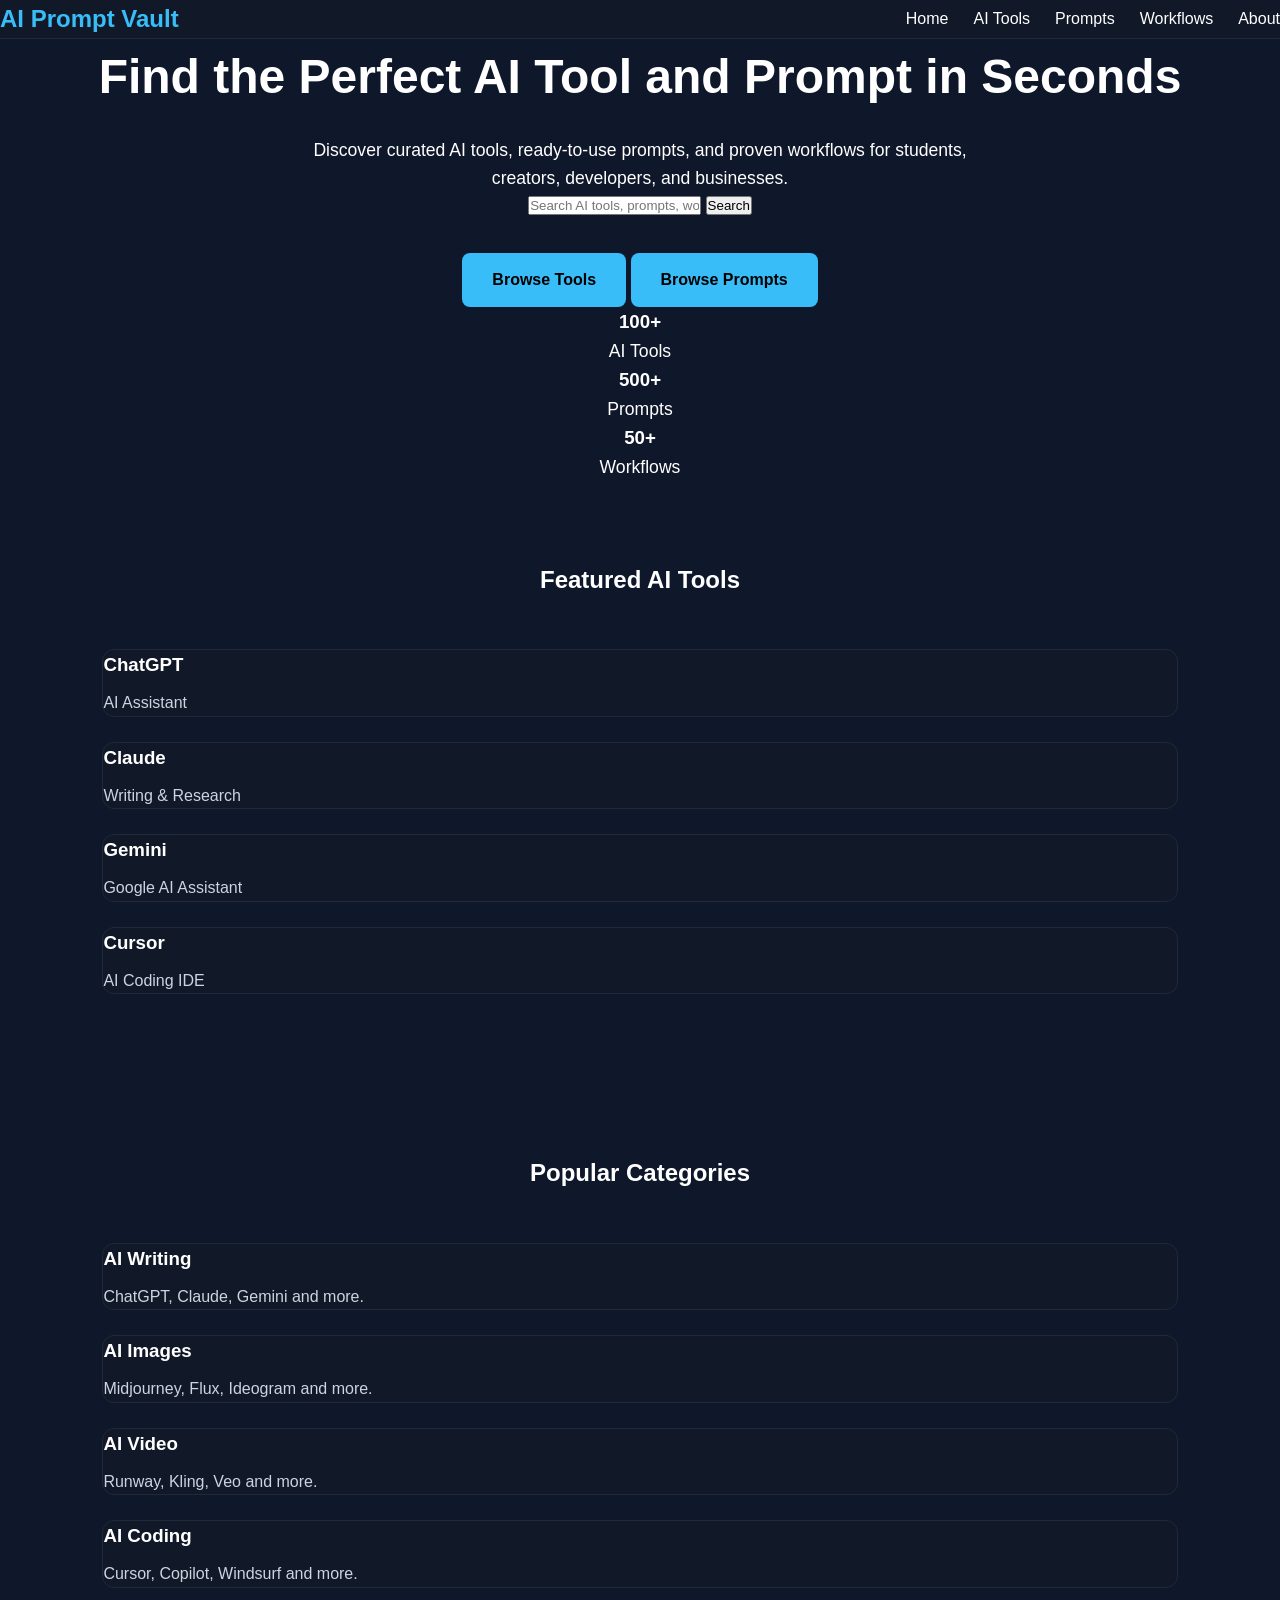
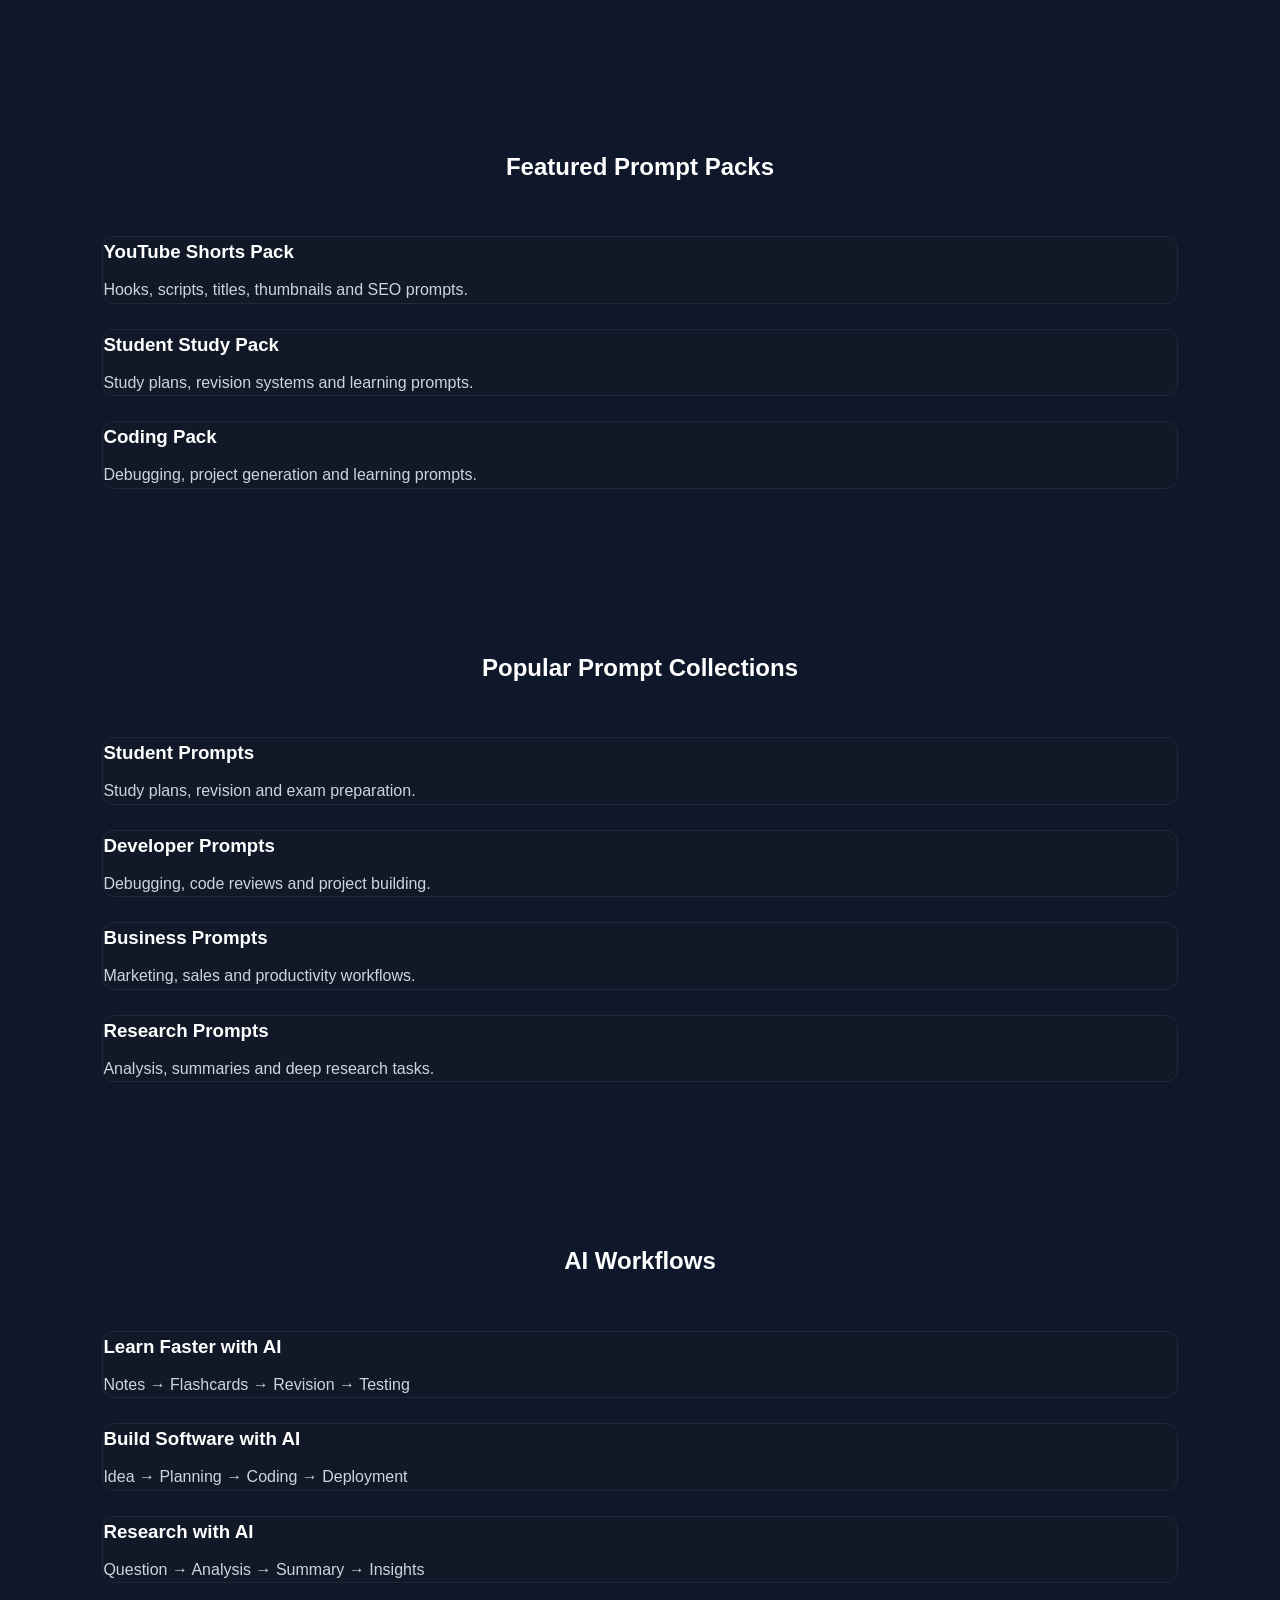
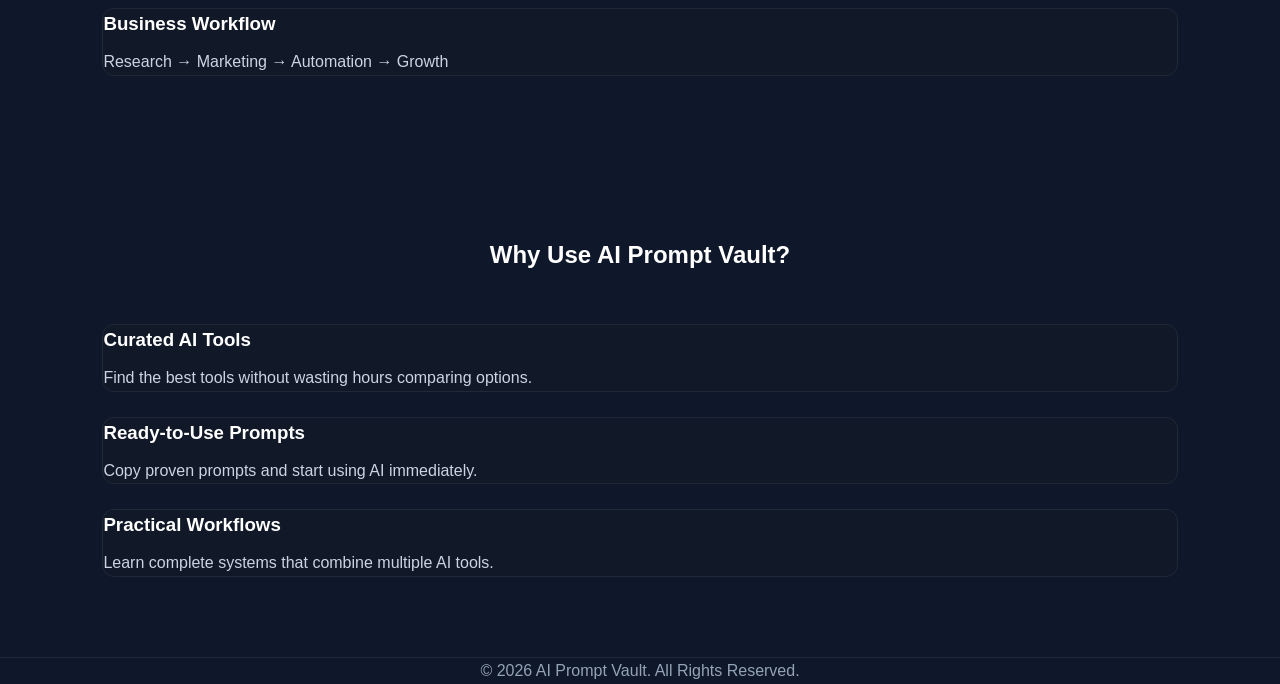
==== index.html @ c3738b49 "Update navigation links in index.html" ====
<!DOCTYPE html>

<html lang="en">

<head>
    <meta charset="UTF-8">
    <meta name="viewport" content="width=device-width, initial-scale=1.0">

<title>AI Prompt Vault | AI Tools & Prompts</title>

<meta name="description"
    content="Discover the best AI tools, AI prompts, workflows, and resources for students, creators, developers, and businesses.">

<link rel="stylesheet" href="css/style.css">

</head>

<body>

<!-- Navigation -->

<nav>
    <div class="logo">
        AI Prompt Vault
    </div>

    <ul>
  <li><a href="#home">Home</a></li>
<li><a href="tools/">AI Tools</a></li>
<li><a href="prompts/">Prompts</a></li>
<li><a href="workflows/">Workflows</a></li>
        <li><a href="about.html">About</a></li>
    </ul>
</nav>

<!-- Hero Section -->

<header id="home" class="hero">

    <h1>
Find the Perfect AI Tool and Prompt in Seconds
    </h1>

 <p>
Discover curated AI tools, ready-to-use prompts,
and proven workflows for students, creators,
developers, and businesses.
</p>

    <div class="search-box">

<input
type="text"
placeholder="Search AI tools, prompts, workflows..."
>

<button>
Search
</button>

</div>

    <div class="hero-buttons">
        <a href="#" class="btn">Browse Tools</a>
        <a href="#" class="btn">Browse Prompts</a>
    </div>

    <div class="stats">

<div>
<h3>100+</h3>
<p>AI Tools</p>
</div>

<div>
<h3>500+</h3>
<p>Prompts</p>
</div>

<div>
<h3>50+</h3>
<p>Workflows</p>
</div>

</div>

</header>

    <section id="tools">

<h2>Featured AI Tools</h2>

<div class="card-container">

<div class="card">
<h3>ChatGPT</h3>
<p>AI Assistant</p>
</div>

<div class="card">
<h3>Claude</h3>
<p>Writing & Research</p>
</div>

<div class="card">
<h3>Gemini</h3>
<p>Google AI Assistant</p>
</div>

<div class="card">
<h3>Cursor</h3>
<p>AI Coding IDE</p>
</div>

</div>

</section>

<!-- Categories -->

<section class="categories">

    <h2>Popular Categories</h2>

    <div class="card-container">

        <div class="card">
            <h3>AI Writing</h3>
            <p>ChatGPT, Claude, Gemini and more.</p>
        </div>

        <div class="card">
            <h3>AI Images</h3>
            <p>Midjourney, Flux, Ideogram and more.</p>
        </div>

        <div class="card">
            <h3>AI Video</h3>
            <p>Runway, Kling, Veo and more.</p>
        </div>

        <div class="card">
            <h3>AI Coding</h3>
            <p>Cursor, Copilot, Windsurf and more.</p>
        </div>

    </div>

</section>

<!-- Featured Prompt Packs -->

<section class="featured">

    <h2>Featured Prompt Packs</h2>

    <div class="card-container">

        <div class="card">
            <h3>YouTube Shorts Pack</h3>
            <p>Hooks, scripts, titles, thumbnails and SEO prompts.</p>
        </div>

        <div class="card">
            <h3>Student Study Pack</h3>
            <p>Study plans, revision systems and learning prompts.</p>
        </div>

        <div class="card">
            <h3>Coding Pack</h3>
            <p>Debugging, project generation and learning prompts.</p>
        </div>

    </div>

</section>

  <section id="prompts">

<h2>Popular Prompt Collections</h2>

<div class="card-container">

<div class="card">
<h3>Student Prompts</h3>
<p>Study plans, revision and exam preparation.</p>
</div>

<div class="card">
<h3>Developer Prompts</h3>
<p>Debugging, code reviews and project building.</p>
</div>

<div class="card">
<h3>Business Prompts</h3>
<p>Marketing, sales and productivity workflows.</p>
</div>

<div class="card">
<h3>Research Prompts</h3>
<p>Analysis, summaries and deep research tasks.</p>
</div>

</div>

</section>

    <section id="workflows">

<h2>AI Workflows</h2>

<div class="card-container">

<div class="card">
<h3>Learn Faster with AI</h3>
<p>Notes → Flashcards → Revision → Testing</p>
</div>

<div class="card">
<h3>Build Software with AI</h3>
<p>Idea → Planning → Coding → Deployment</p>
</div>

<div class="card">
<h3>Research with AI</h3>
<p>Question → Analysis → Summary → Insights</p>
</div>

<div class="card">
<h3>Business Workflow</h3>
<p>Research → Marketing → Automation → Growth</p>
</div>

</div>

</section>

    <section>

<h2>Why Use AI Prompt Vault?</h2>

<div class="card-container">

<div class="card">
<h3>Curated AI Tools</h3>
<p>Find the best tools without wasting hours comparing options.</p>
</div>

<div class="card">
<h3>Ready-to-Use Prompts</h3>
<p>Copy proven prompts and start using AI immediately.</p>
</div>

<div class="card">
<h3>Practical Workflows</h3>
<p>Learn complete systems that combine multiple AI tools.</p>
</div>

</div>

</section>

<!-- Footer -->

<footer>

    <p>
        © 2026 AI Prompt Vault. All Rights Reserved.
    </p>

</footer>

<script src="js/script.js"></script>

</body>

</html>
---- css/style.css ----
/* Reset */

* {
  margin: 0;
  padding: 0;
  box-sizing: border-box;
  }

/* Body */

body {
font-family: Arial, sans-serif;
background-color: #0f172a;
color: white;
line-height: 1.6;
}

/* Navigation */

nav {
display: flex;
justify-content: space-between;
align-items: center;

```
padding: 20px 8%;

background-color: #111827;

border-bottom: 1px solid #1f2937;
```

}

.logo {
font-size: 1.5rem;
font-weight: bold;
color: #38bdf8;
}

nav ul {
display: flex;
list-style: none;
gap: 25px;
}

nav a {
text-decoration: none;
color: white;
transition: 0.3s;
}

nav a:hover {
color: #38bdf8;
}

/* Hero */

.hero {
text-align: center;

```
padding: 120px 10%;
```

}

.hero h1 {
font-size: 3rem;
margin-bottom: 20px;
}

.hero p {
max-width: 700px;
margin: auto;

```
color: #cbd5e1;
font-size: 1.1rem;
```

}

.hero-buttons {
margin-top: 35px;
}

/* Buttons */

.btn {
display: inline-block;

```
margin: 10px;
padding: 14px 30px;

text-decoration: none;

background: #38bdf8;
color: black;

border-radius: 8px;

font-weight: bold;

transition: 0.3s;
```

}

.btn:hover {
transform: translateY(-3px);
}

/* Sections */

section {
padding: 80px 8%;
}

section h2 {
text-align: center;
margin-bottom: 50px;

```
font-size: 2rem;
```

}

/* Cards */

.card-container {
display: grid;

```
grid-template-columns: repeat(auto-fit, minmax(250px, 1fr));

gap: 25px;
```

}

.card {
background: #111827;

```
padding: 25px;

border-radius: 12px;

border: 1px solid #1f2937;

transition: 0.3s;
```

}

.card:hover {
transform: translateY(-5px);
}

.card h3 {
margin-bottom: 10px;

```
color: #38bdf8;
```

}

.card p {
color: #cbd5e1;
}

/* Footer */

footer {
text-align: center;

```
padding: 40px;

border-top: 1px solid #1f2937;

color: #94a3b8;
```

}

/* Mobile */

@media (max-width: 768px) {

```
nav {
    flex-direction: column;
    gap: 15px;
}

nav ul {
    flex-wrap: wrap;
    justify-content: center;
}

.hero h1 {
    font-size: 2rem;
}
```

}
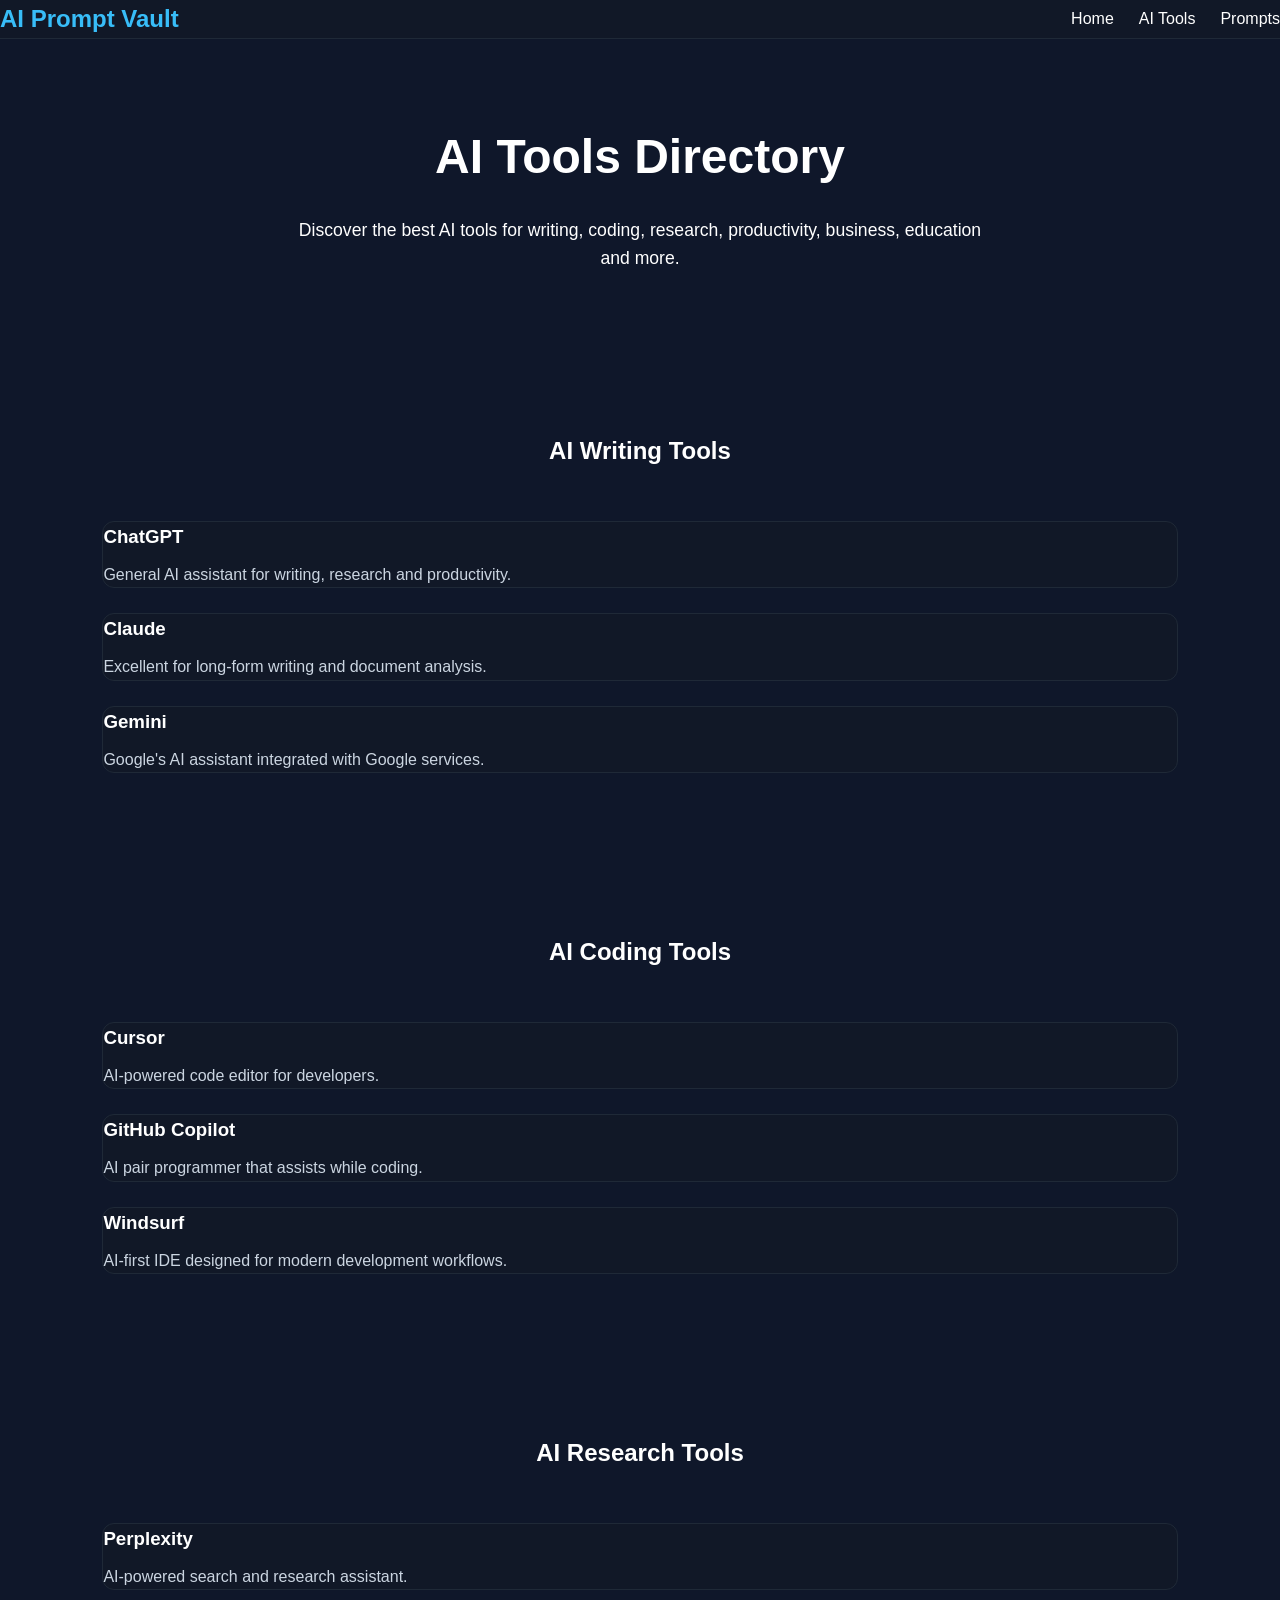
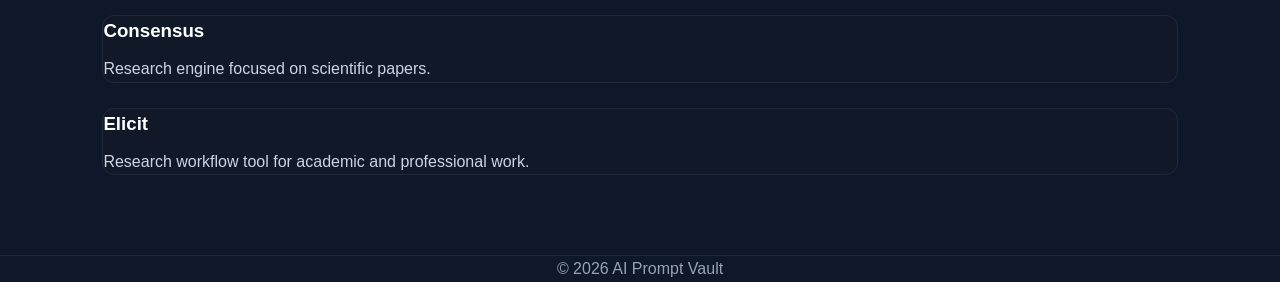
==== commit 862fcc3c: "Revise index.html for AI Tools Directory Updated the title and meta description, modified navigation" ====
--- a/index.html
+++ b/index.html
@@ -1,276 +1,127 @@
 <!DOCTYPE html>
-
 <html lang="en">
 
 <head>
+
     <meta charset="UTF-8">
     <meta name="viewport" content="width=device-width, initial-scale=1.0">
 
-<title>AI Prompt Vault | AI Tools & Prompts</title>
+    <title>AI Tools Directory</title>
 
-<meta name="description"
-    content="Discover the best AI tools, AI prompts, workflows, and resources for students, creators, developers, and businesses.">
-
-<link rel="stylesheet" href="css/style.css">
+    <link rel="stylesheet" href="../css/style.css">
 
 </head>
 
 <body>
 
-<!-- Navigation -->
+    <nav>
 
-<nav>
-    <div class="logo">
-        AI Prompt Vault
-    </div>
-
-    <ul>
-  <li><a href="#home">Home</a></li>
-<li><a href="tools/">AI Tools</a></li>
-<li><a href="prompts/">Prompts</a></li>
-<li><a href="workflows/">Workflows</a></li>
-        <li><a href="about.html">About</a></li>
-    </ul>
-</nav>
-
-<!-- Hero Section -->
-
-<header id="home" class="hero">
-
-    <h1>
-Find the Perfect AI Tool and Prompt in Seconds
-    </h1>
-
- <p>
-Discover curated AI tools, ready-to-use prompts,
-and proven workflows for students, creators,
-developers, and businesses.
-</p>
-
-    <div class="search-box">
-
-<input
-type="text"
-placeholder="Search AI tools, prompts, workflows..."
->
-
-<button>
-Search
-</button>
-
-</div>
-
-    <div class="hero-buttons">
-        <a href="#" class="btn">Browse Tools</a>
-        <a href="#" class="btn">Browse Prompts</a>
-    </div>
-
-    <div class="stats">
-
-<div>
-<h3>100+</h3>
-<p>AI Tools</p>
-</div>
-
-<div>
-<h3>500+</h3>
-<p>Prompts</p>
-</div>
-
-<div>
-<h3>50+</h3>
-<p>Workflows</p>
-</div>
-
-</div>
-
-</header>
-
-    <section id="tools">
-
-<h2>Featured AI Tools</h2>
-
-<div class="card-container">
-
-<div class="card">
-<h3>ChatGPT</h3>
-<p>AI Assistant</p>
-</div>
-
-<div class="card">
-<h3>Claude</h3>
-<p>Writing & Research</p>
-</div>
-
-<div class="card">
-<h3>Gemini</h3>
-<p>Google AI Assistant</p>
-</div>
-
-<div class="card">
-<h3>Cursor</h3>
-<p>AI Coding IDE</p>
-</div>
-
-</div>
-
-</section>
-
-<!-- Categories -->
-
-<section class="categories">
-
-    <h2>Popular Categories</h2>
-
-    <div class="card-container">
-
-        <div class="card">
-            <h3>AI Writing</h3>
-            <p>ChatGPT, Claude, Gemini and more.</p>
+        <div class="logo">
+            AI Prompt Vault
         </div>
 
-        <div class="card">
-            <h3>AI Images</h3>
-            <p>Midjourney, Flux, Ideogram and more.</p>
-        </div>
+        <ul>
+            <li><a href="../index.html">Home</a></li>
+            <li><a href="../tools/">AI Tools</a></li>
+            <li><a href="../prompts/">Prompts</a></li>
+        </ul>
 
-        <div class="card">
-            <h3>AI Video</h3>
-            <p>Runway, Kling, Veo and more.</p>
-        </div>
+    </nav>
 
-        <div class="card">
-            <h3>AI Coding</h3>
-            <p>Cursor, Copilot, Windsurf and more.</p>
-        </div>
+    <section class="hero">
 
-    </div>
+        <h1>AI Tools Directory</h1>
 
-</section>
+        <p>
+            Discover the best AI tools for writing,
+            coding, research, productivity,
+            business, education and more.
+        </p>
 
-<!-- Featured Prompt Packs -->
-
-<section class="featured">
-
-    <h2>Featured Prompt Packs</h2>
-
-    <div class="card-container">
-
-        <div class="card">
-            <h3>YouTube Shorts Pack</h3>
-            <p>Hooks, scripts, titles, thumbnails and SEO prompts.</p>
-        </div>
-
-        <div class="card">
-            <h3>Student Study Pack</h3>
-            <p>Study plans, revision systems and learning prompts.</p>
-        </div>
-
-        <div class="card">
-            <h3>Coding Pack</h3>
-            <p>Debugging, project generation and learning prompts.</p>
-        </div>
-
-    </div>
-
-</section>
-
-  <section id="prompts">
-
-<h2>Popular Prompt Collections</h2>
-
-<div class="card-container">
-
-<div class="card">
-<h3>Student Prompts</h3>
-<p>Study plans, revision and exam preparation.</p>
-</div>
-
-<div class="card">
-<h3>Developer Prompts</h3>
-<p>Debugging, code reviews and project building.</p>
-</div>
-
-<div class="card">
-<h3>Business Prompts</h3>
-<p>Marketing, sales and productivity workflows.</p>
-</div>
-
-<div class="card">
-<h3>Research Prompts</h3>
-<p>Analysis, summaries and deep research tasks.</p>
-</div>
-
-</div>
-
-</section>
-
-    <section id="workflows">
-
-<h2>AI Workflows</h2>
-
-<div class="card-container">
-
-<div class="card">
-<h3>Learn Faster with AI</h3>
-<p>Notes → Flashcards → Revision → Testing</p>
-</div>
-
-<div class="card">
-<h3>Build Software with AI</h3>
-<p>Idea → Planning → Coding → Deployment</p>
-</div>
-
-<div class="card">
-<h3>Research with AI</h3>
-<p>Question → Analysis → Summary → Insights</p>
-</div>
-
-<div class="card">
-<h3>Business Workflow</h3>
-<p>Research → Marketing → Automation → Growth</p>
-</div>
-
-</div>
-
-</section>
+    </section>
 
     <section>
 
-<h2>Why Use AI Prompt Vault?</h2>
+        <h2>AI Writing Tools</h2>
 
-<div class="card-container">
+        <div class="card-container">
 
-<div class="card">
-<h3>Curated AI Tools</h3>
-<p>Find the best tools without wasting hours comparing options.</p>
-</div>
+            <div class="card">
+                <h3>ChatGPT</h3>
+                <p>General AI assistant for writing, research and productivity.</p>
+            </div>
 
-<div class="card">
-<h3>Ready-to-Use Prompts</h3>
-<p>Copy proven prompts and start using AI immediately.</p>
-</div>
+            <div class="card">
+                <h3>Claude</h3>
+                <p>Excellent for long-form writing and document analysis.</p>
+            </div>
 
-<div class="card">
-<h3>Practical Workflows</h3>
-<p>Learn complete systems that combine multiple AI tools.</p>
-</div>
+            <div class="card">
+                <h3>Gemini</h3>
+                <p>Google's AI assistant integrated with Google services.</p>
+            </div>
 
-</div>
+        </div>
 
-</section>
+    </section>
 
-<!-- Footer -->
+    <section>
 
-<footer>
+        <h2>AI Coding Tools</h2>
 
-    <p>
-        © 2026 AI Prompt Vault. All Rights Reserved.
-    </p>
+        <div class="card-container">
 
-</footer>
+            <div class="card">
+                <h3>Cursor</h3>
+                <p>AI-powered code editor for developers.</p>
+            </div>
 
-<script src="js/script.js"></script>
+            <div class="card">
+                <h3>GitHub Copilot</h3>
+                <p>AI pair programmer that assists while coding.</p>
+            </div>
+
+            <div class="card">
+                <h3>Windsurf</h3>
+                <p>AI-first IDE designed for modern development workflows.</p>
+            </div>
+
+        </div>
+
+    </section>
+
+    <section>
+
+        <h2>AI Research Tools</h2>
+
+        <div class="card-container">
+
+            <div class="card">
+                <h3>Perplexity</h3>
+                <p>AI-powered search and research assistant.</p>
+            </div>
+
+            <div class="card">
+                <h3>Consensus</h3>
+                <p>Research engine focused on scientific papers.</p>
+            </div>
+
+            <div class="card">
+                <h3>Elicit</h3>
+                <p>Research workflow tool for academic and professional work.</p>
+            </div>
+
+        </div>
+
+    </section>
+
+    <footer>
+
+        <p>
+            © 2026 AI Prompt Vault
+        </p>
+
+    </footer>
 
 </body>
 
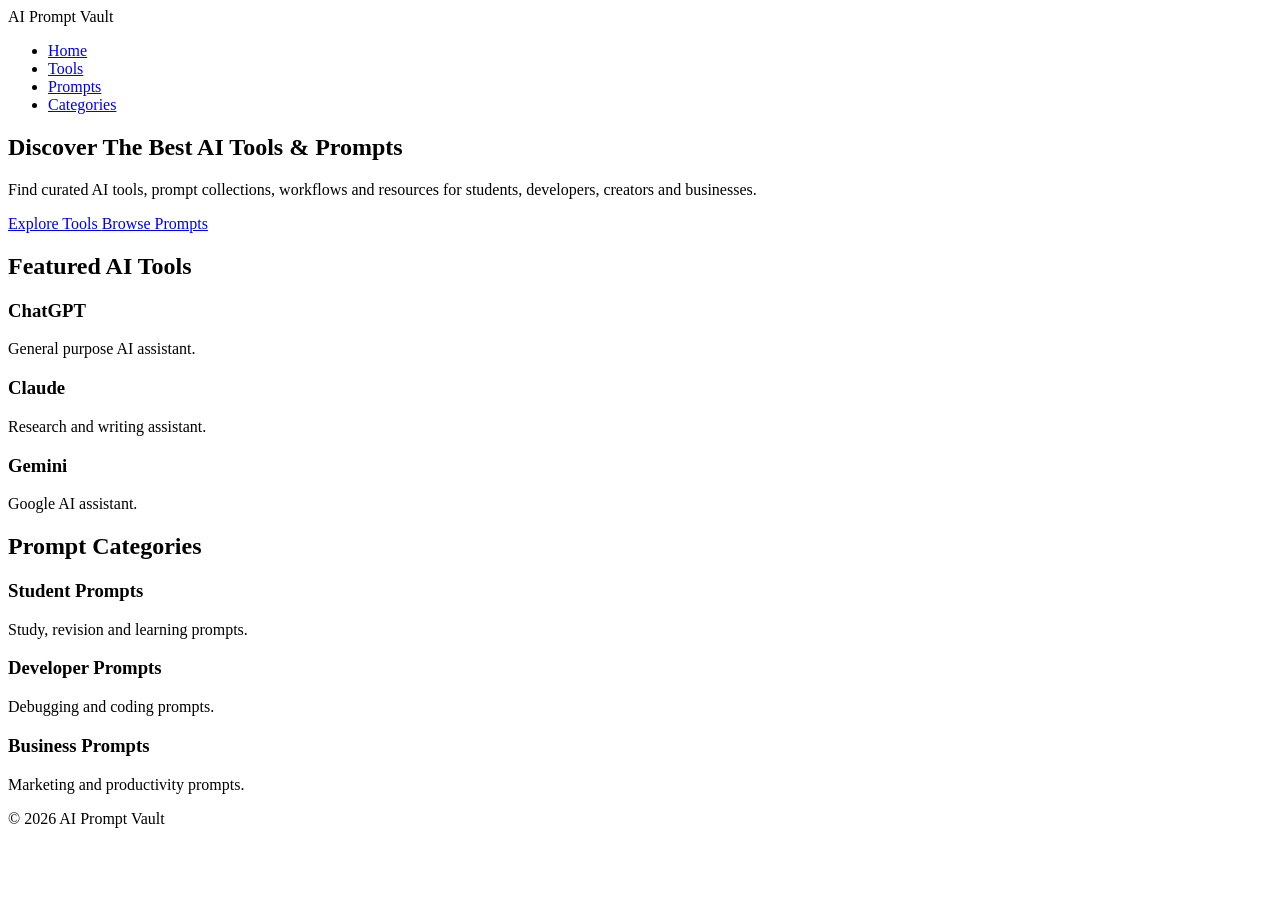
==== commit c9737d1b: "Add initial index.html for AI Prompt Vault Initial HTML structure for AI Prompt Vault website, inclu" ====
--- a/index.html
+++ b/index.html
@@ -2,17 +2,20 @@
 <html lang="en">
 
 <head>
-
     <meta charset="UTF-8">
     <meta name="viewport" content="width=device-width, initial-scale=1.0">
 
-    <title>AI Tools Directory</title>
+    <title>AI Prompt Vault</title>
 
-    <link rel="stylesheet" href="../css/style.css">
+    <meta name="description"
+        content="Discover the best AI tools, prompts, workflows and resources in one place.">
 
+    <link rel="stylesheet" href="css/style.css">
 </head>
 
 <body>
+
+    <!-- Navigation -->
 
     <nav>
 
@@ -21,99 +24,97 @@
         </div>
 
         <ul>
-            <li><a href="../index.html">Home</a></li>
-            <li><a href="../tools/">AI Tools</a></li>
-            <li><a href="../prompts/">Prompts</a></li>
+            <li><a href="#">Home</a></li>
+            <li><a href="#">Tools</a></li>
+            <li><a href="#">Prompts</a></li>
+            <li><a href="#">Categories</a></li>
         </ul>
 
     </nav>
 
+    <!-- Hero Section -->
+
     <section class="hero">
 
-        <h1>AI Tools Directory</h1>
+        <h1>
+            Discover The Best AI Tools & Prompts
+        </h1>
 
         <p>
-            Discover the best AI tools for writing,
-            coding, research, productivity,
-            business, education and more.
+            Find curated AI tools, prompt collections,
+            workflows and resources for students,
+            developers, creators and businesses.
         </p>
+
+        <div class="hero-buttons">
+
+            <a href="#" class="btn">
+                Explore Tools
+            </a>
+
+            <a href="#" class="btn">
+                Browse Prompts
+            </a>
+
+        </div>
 
     </section>
 
+    <!-- Featured Tools -->
+
     <section>
 
-        <h2>AI Writing Tools</h2>
+        <h2>Featured AI Tools</h2>
 
         <div class="card-container">
 
             <div class="card">
                 <h3>ChatGPT</h3>
-                <p>General AI assistant for writing, research and productivity.</p>
+                <p>General purpose AI assistant.</p>
             </div>
 
             <div class="card">
                 <h3>Claude</h3>
-                <p>Excellent for long-form writing and document analysis.</p>
+                <p>Research and writing assistant.</p>
             </div>
 
             <div class="card">
                 <h3>Gemini</h3>
-                <p>Google's AI assistant integrated with Google services.</p>
+                <p>Google AI assistant.</p>
             </div>
 
         </div>
 
     </section>
 
+    <!-- Prompt Categories -->
+
     <section>
 
-        <h2>AI Coding Tools</h2>
+        <h2>Prompt Categories</h2>
 
         <div class="card-container">
 
             <div class="card">
-                <h3>Cursor</h3>
-                <p>AI-powered code editor for developers.</p>
+                <h3>Student Prompts</h3>
+                <p>Study, revision and learning prompts.</p>
             </div>
 
             <div class="card">
-                <h3>GitHub Copilot</h3>
-                <p>AI pair programmer that assists while coding.</p>
+                <h3>Developer Prompts</h3>
+                <p>Debugging and coding prompts.</p>
             </div>
 
             <div class="card">
-                <h3>Windsurf</h3>
-                <p>AI-first IDE designed for modern development workflows.</p>
+                <h3>Business Prompts</h3>
+                <p>Marketing and productivity prompts.</p>
             </div>
 
         </div>
 
     </section>
 
-    <section>
-
-        <h2>AI Research Tools</h2>
-
-        <div class="card-container">
-
-            <div class="card">
-                <h3>Perplexity</h3>
-                <p>AI-powered search and research assistant.</p>
-            </div>
-
-            <div class="card">
-                <h3>Consensus</h3>
-                <p>Research engine focused on scientific papers.</p>
-            </div>
-
-            <div class="card">
-                <h3>Elicit</h3>
-                <p>Research workflow tool for academic and professional work.</p>
-            </div>
-
-        </div>
-
-    </section>
+    <!-- Footer -->
 
     <footer>
 
@@ -123,6 +124,8 @@
 
     </footer>
 
+    <script src="js/script.js"></script>
+
 </body>
 
 </html>
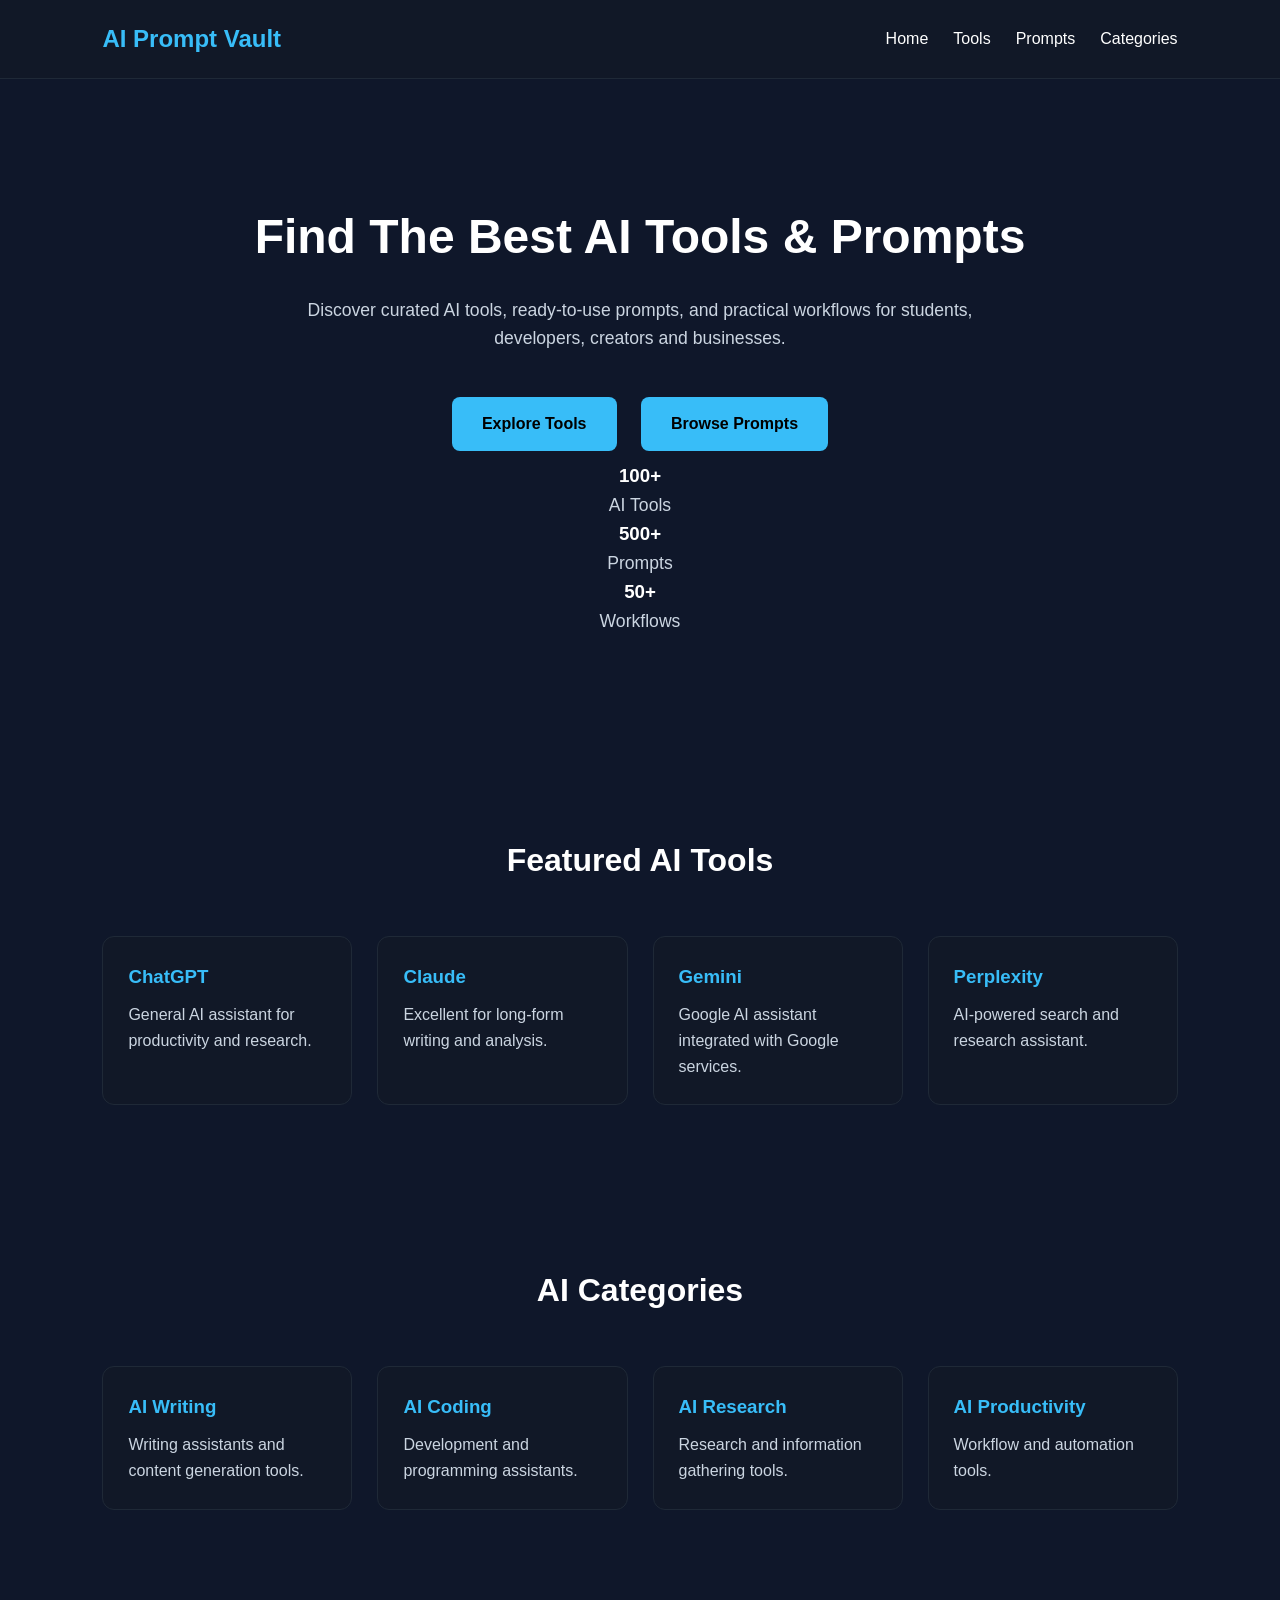
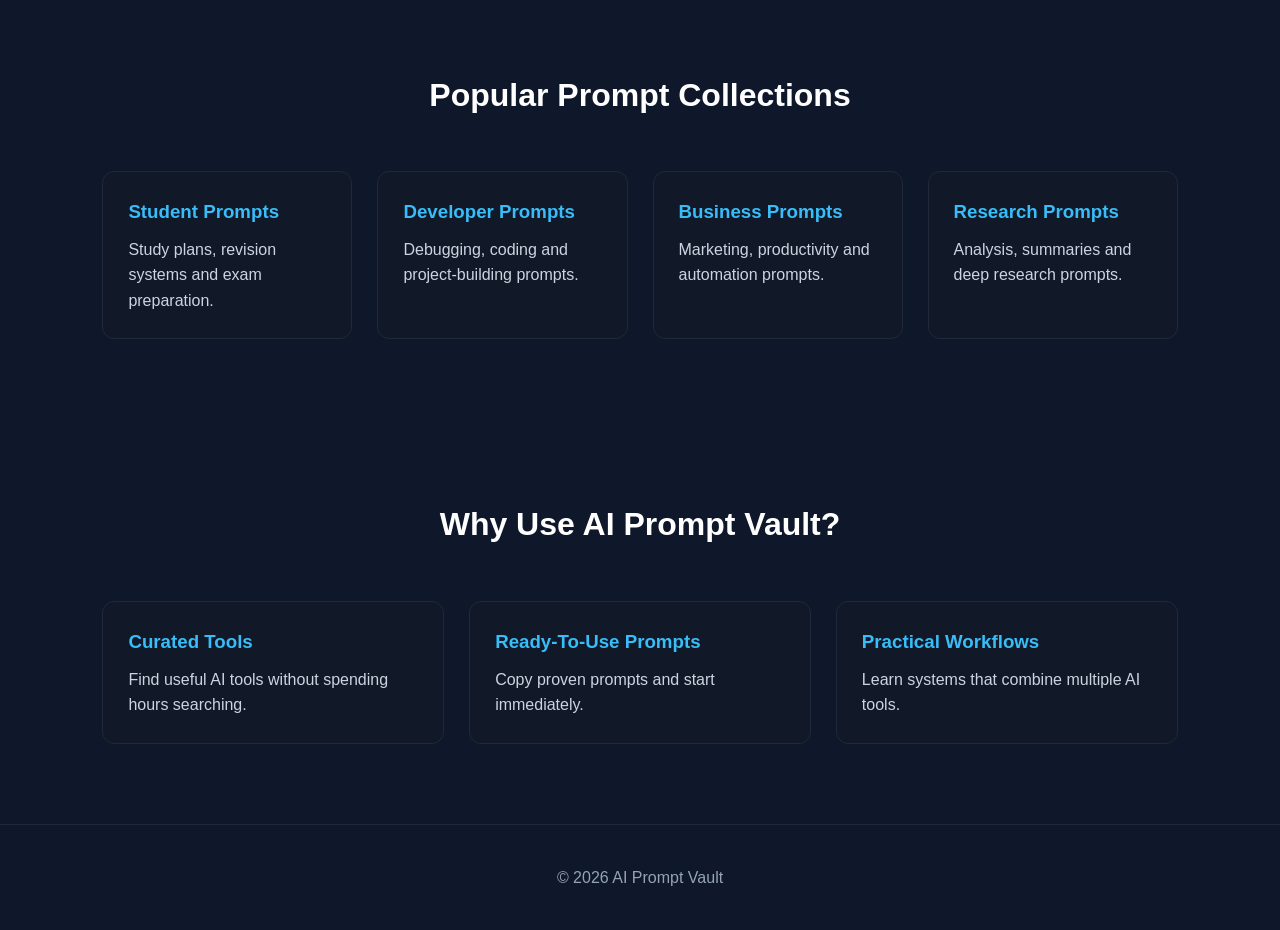
==== commit 152b9ea7: "Enhance index.html with updated content and structure Updated the title and description for better c" ====
--- a/index.html
+++ b/index.html
@@ -5,10 +5,10 @@
     <meta charset="UTF-8">
     <meta name="viewport" content="width=device-width, initial-scale=1.0">
 
-    <title>AI Prompt Vault</title>
+    <title>AI Prompt Vault | AI Tools & Prompts</title>
 
     <meta name="description"
-        content="Discover the best AI tools, prompts, workflows and resources in one place.">
+        content="Discover the best AI tools, prompt collections, workflows and resources in one place.">
 
     <link rel="stylesheet" href="css/style.css">
 </head>
@@ -32,18 +32,18 @@
 
     </nav>
 
-    <!-- Hero Section -->
+    <!-- Hero -->
 
     <section class="hero">
 
         <h1>
-            Discover The Best AI Tools & Prompts
+            Find The Best AI Tools & Prompts
         </h1>
 
         <p>
-            Find curated AI tools, prompt collections,
-            workflows and resources for students,
-            developers, creators and businesses.
+            Discover curated AI tools, ready-to-use prompts,
+            and practical workflows for students, developers,
+            creators and businesses.
         </p>
 
         <div class="hero-buttons">
@@ -58,6 +58,25 @@
 
         </div>
 
+        <div class="stats">
+
+            <div>
+                <h3>100+</h3>
+                <p>AI Tools</p>
+            </div>
+
+            <div>
+                <h3>500+</h3>
+                <p>Prompts</p>
+            </div>
+
+            <div>
+                <h3>50+</h3>
+                <p>Workflows</p>
+            </div>
+
+        </div>
+
     </section>
 
     <!-- Featured Tools -->
@@ -70,44 +89,113 @@
 
             <div class="card">
                 <h3>ChatGPT</h3>
-                <p>General purpose AI assistant.</p>
+                <p>General AI assistant for productivity and research.</p>
             </div>
 
             <div class="card">
                 <h3>Claude</h3>
-                <p>Research and writing assistant.</p>
+                <p>Excellent for long-form writing and analysis.</p>
             </div>
 
             <div class="card">
                 <h3>Gemini</h3>
-                <p>Google AI assistant.</p>
-            </div>
-
-        </div>
-
-    </section>
-
-    <!-- Prompt Categories -->
-
-    <section>
-
-        <h2>Prompt Categories</h2>
+                <p>Google AI assistant integrated with Google services.</p>
+            </div>
+
+            <div class="card">
+                <h3>Perplexity</h3>
+                <p>AI-powered search and research assistant.</p>
+            </div>
+
+        </div>
+
+    </section>
+
+    <!-- Categories -->
+
+    <section>
+
+        <h2>AI Categories</h2>
+
+        <div class="card-container">
+
+            <div class="card">
+                <h3>AI Writing</h3>
+                <p>Writing assistants and content generation tools.</p>
+            </div>
+
+            <div class="card">
+                <h3>AI Coding</h3>
+                <p>Development and programming assistants.</p>
+            </div>
+
+            <div class="card">
+                <h3>AI Research</h3>
+                <p>Research and information gathering tools.</p>
+            </div>
+
+            <div class="card">
+                <h3>AI Productivity</h3>
+                <p>Workflow and automation tools.</p>
+            </div>
+
+        </div>
+
+    </section>
+
+    <!-- Prompt Collections -->
+
+    <section>
+
+        <h2>Popular Prompt Collections</h2>
 
         <div class="card-container">
 
             <div class="card">
                 <h3>Student Prompts</h3>
-                <p>Study, revision and learning prompts.</p>
+                <p>Study plans, revision systems and exam preparation.</p>
             </div>
 
             <div class="card">
                 <h3>Developer Prompts</h3>
-                <p>Debugging and coding prompts.</p>
+                <p>Debugging, coding and project-building prompts.</p>
             </div>
 
             <div class="card">
                 <h3>Business Prompts</h3>
-                <p>Marketing and productivity prompts.</p>
+                <p>Marketing, productivity and automation prompts.</p>
+            </div>
+
+            <div class="card">
+                <h3>Research Prompts</h3>
+                <p>Analysis, summaries and deep research prompts.</p>
+            </div>
+
+        </div>
+
+    </section>
+
+    <!-- Why Use -->
+
+    <section>
+
+        <h2>Why Use AI Prompt Vault?</h2>
+
+        <div class="card-container">
+
+            <div class="card">
+                <h3>Curated Tools</h3>
+                <p>Find useful AI tools without spending hours searching.</p>
+            </div>
+
+            <div class="card">
+                <h3>Ready-To-Use Prompts</h3>
+                <p>Copy proven prompts and start immediately.</p>
+            </div>
+
+            <div class="card">
+                <h3>Practical Workflows</h3>
+                <p>Learn systems that combine multiple AI tools.</p>
             </div>
 
         </div>
--- a/css/style.css
+++ b/css/style.css
@@ -0,0 +1,178 @@
+/* Reset */
+
+* {
+    margin: 0;
+    padding: 0;
+    box-sizing: border-box;
+}
+
+/* Body */
+
+body {
+    font-family: Arial, Helvetica, sans-serif;
+    background: #0f172a;
+    color: white;
+    line-height: 1.6;
+}
+
+/* Navigation */
+
+nav {
+    display: flex;
+    justify-content: space-between;
+    align-items: center;
+
+    padding: 20px 8%;
+
+    background: #111827;
+
+    border-bottom: 1px solid #1f2937;
+}
+
+.logo {
+    font-size: 1.5rem;
+    font-weight: bold;
+    color: #38bdf8;
+}
+
+nav ul {
+    display: flex;
+    list-style: none;
+    gap: 25px;
+}
+
+nav a {
+    color: white;
+    text-decoration: none;
+    transition: 0.3s;
+}
+
+nav a:hover {
+    color: #38bdf8;
+}
+
+/* Hero */
+
+.hero {
+    text-align: center;
+    padding: 120px 10%;
+}
+
+.hero h1 {
+    font-size: 3rem;
+    margin-bottom: 20px;
+}
+
+.hero p {
+    max-width: 700px;
+    margin: auto;
+    color: #cbd5e1;
+    font-size: 1.1rem;
+}
+
+/* Buttons */
+
+.hero-buttons {
+    margin-top: 35px;
+}
+
+.btn {
+    display: inline-block;
+
+    margin: 10px;
+    padding: 14px 30px;
+
+    background: #38bdf8;
+    color: #000;
+
+    text-decoration: none;
+
+    border-radius: 8px;
+
+    font-weight: bold;
+
+    transition: 0.3s;
+}
+
+.btn:hover {
+    transform: translateY(-3px);
+}
+
+/* Sections */
+
+section {
+    padding: 80px 8%;
+}
+
+section h2 {
+    text-align: center;
+    margin-bottom: 50px;
+    font-size: 2rem;
+}
+
+/* Cards */
+
+.card-container {
+    display: grid;
+
+    grid-template-columns: repeat(auto-fit, minmax(250px, 1fr));
+
+    gap: 25px;
+}
+
+.card {
+    background: #111827;
+
+    padding: 25px;
+
+    border-radius: 12px;
+
+    border: 1px solid #1f2937;
+
+    transition: 0.3s;
+}
+
+.card:hover {
+    transform: translateY(-5px);
+}
+
+.card h3 {
+    margin-bottom: 10px;
+    color: #38bdf8;
+}
+
+.card p {
+    color: #cbd5e1;
+}
+
+/* Footer */
+
+footer {
+    text-align: center;
+
+    padding: 40px;
+
+    border-top: 1px solid #1f2937;
+
+    color: #94a3b8;
+}
+
+/* Mobile */
+
+@media (max-width: 768px) {
+
+    nav {
+        flex-direction: column;
+        gap: 15px;
+    }
+
+    nav ul {
+        flex-wrap: wrap;
+        justify-content: center;
+    }
+
+    .hero h1 {
+        font-size: 2rem;
+    }
+
+}
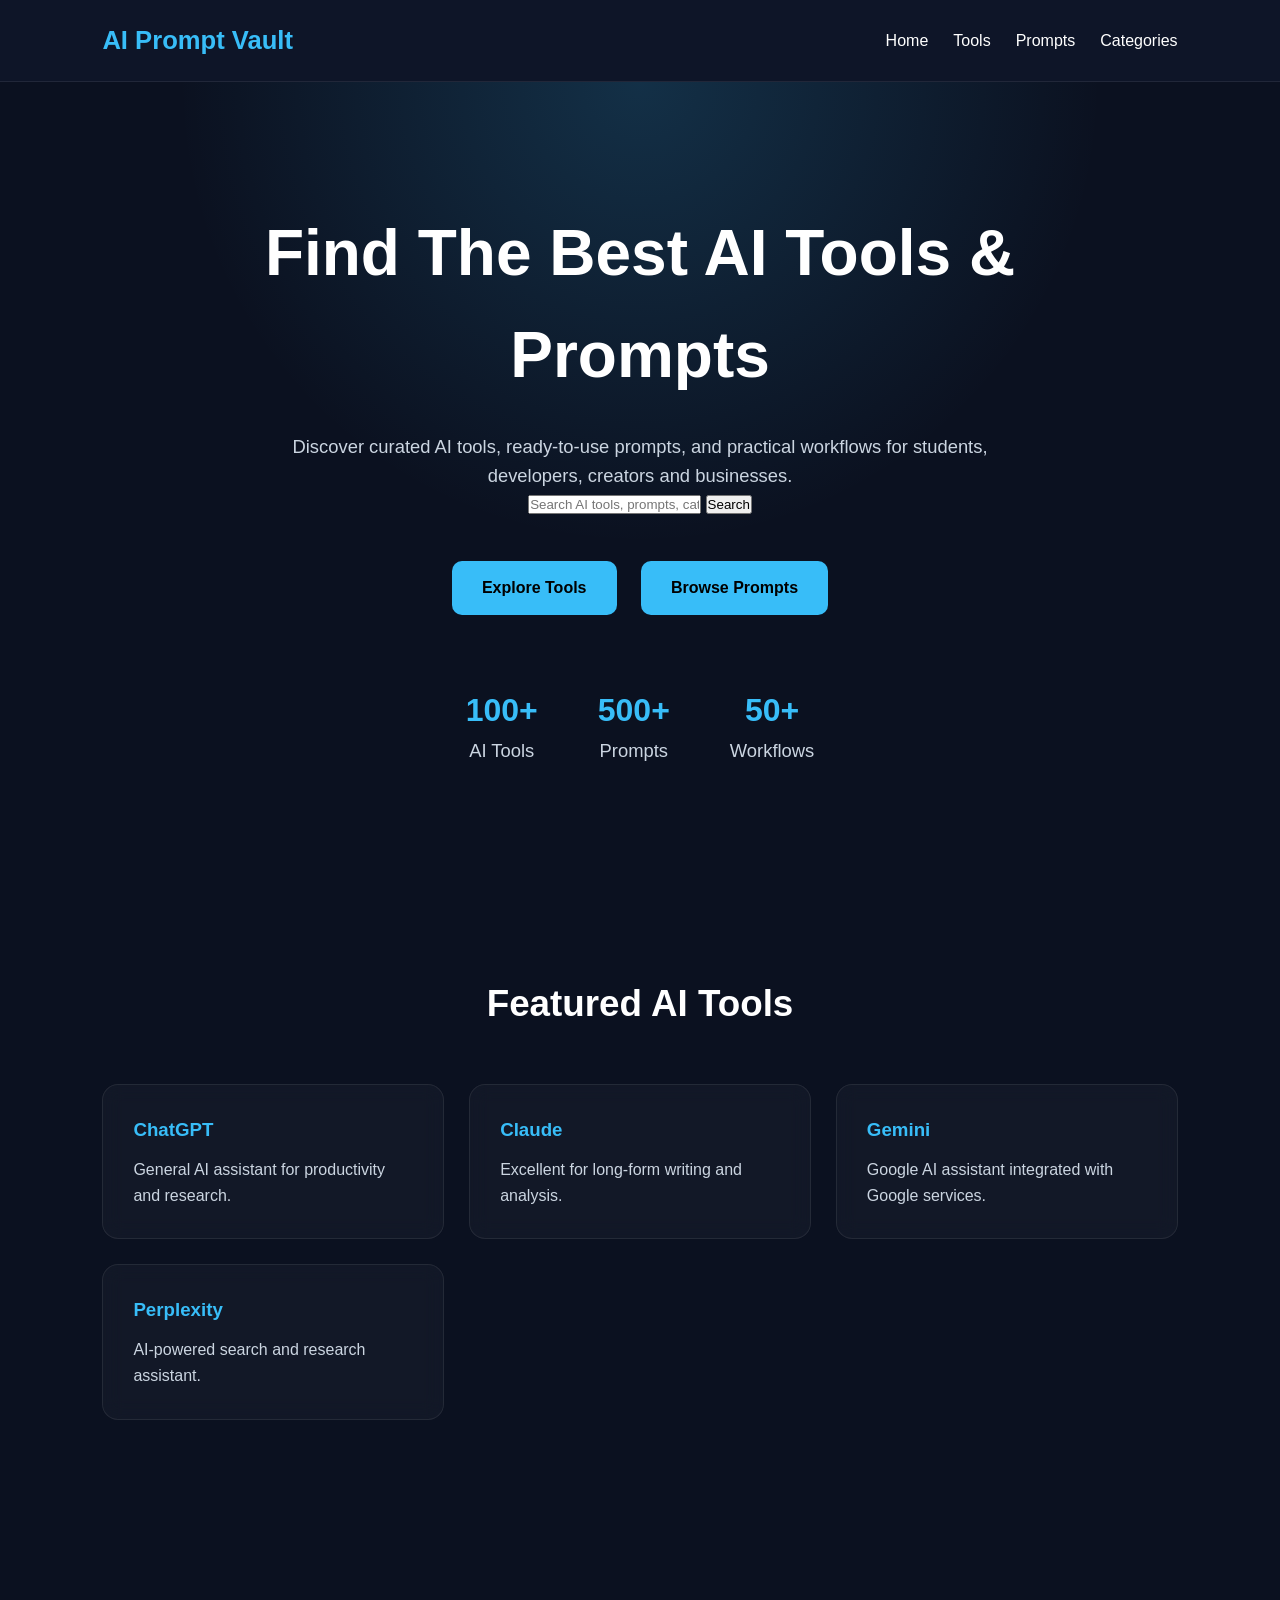
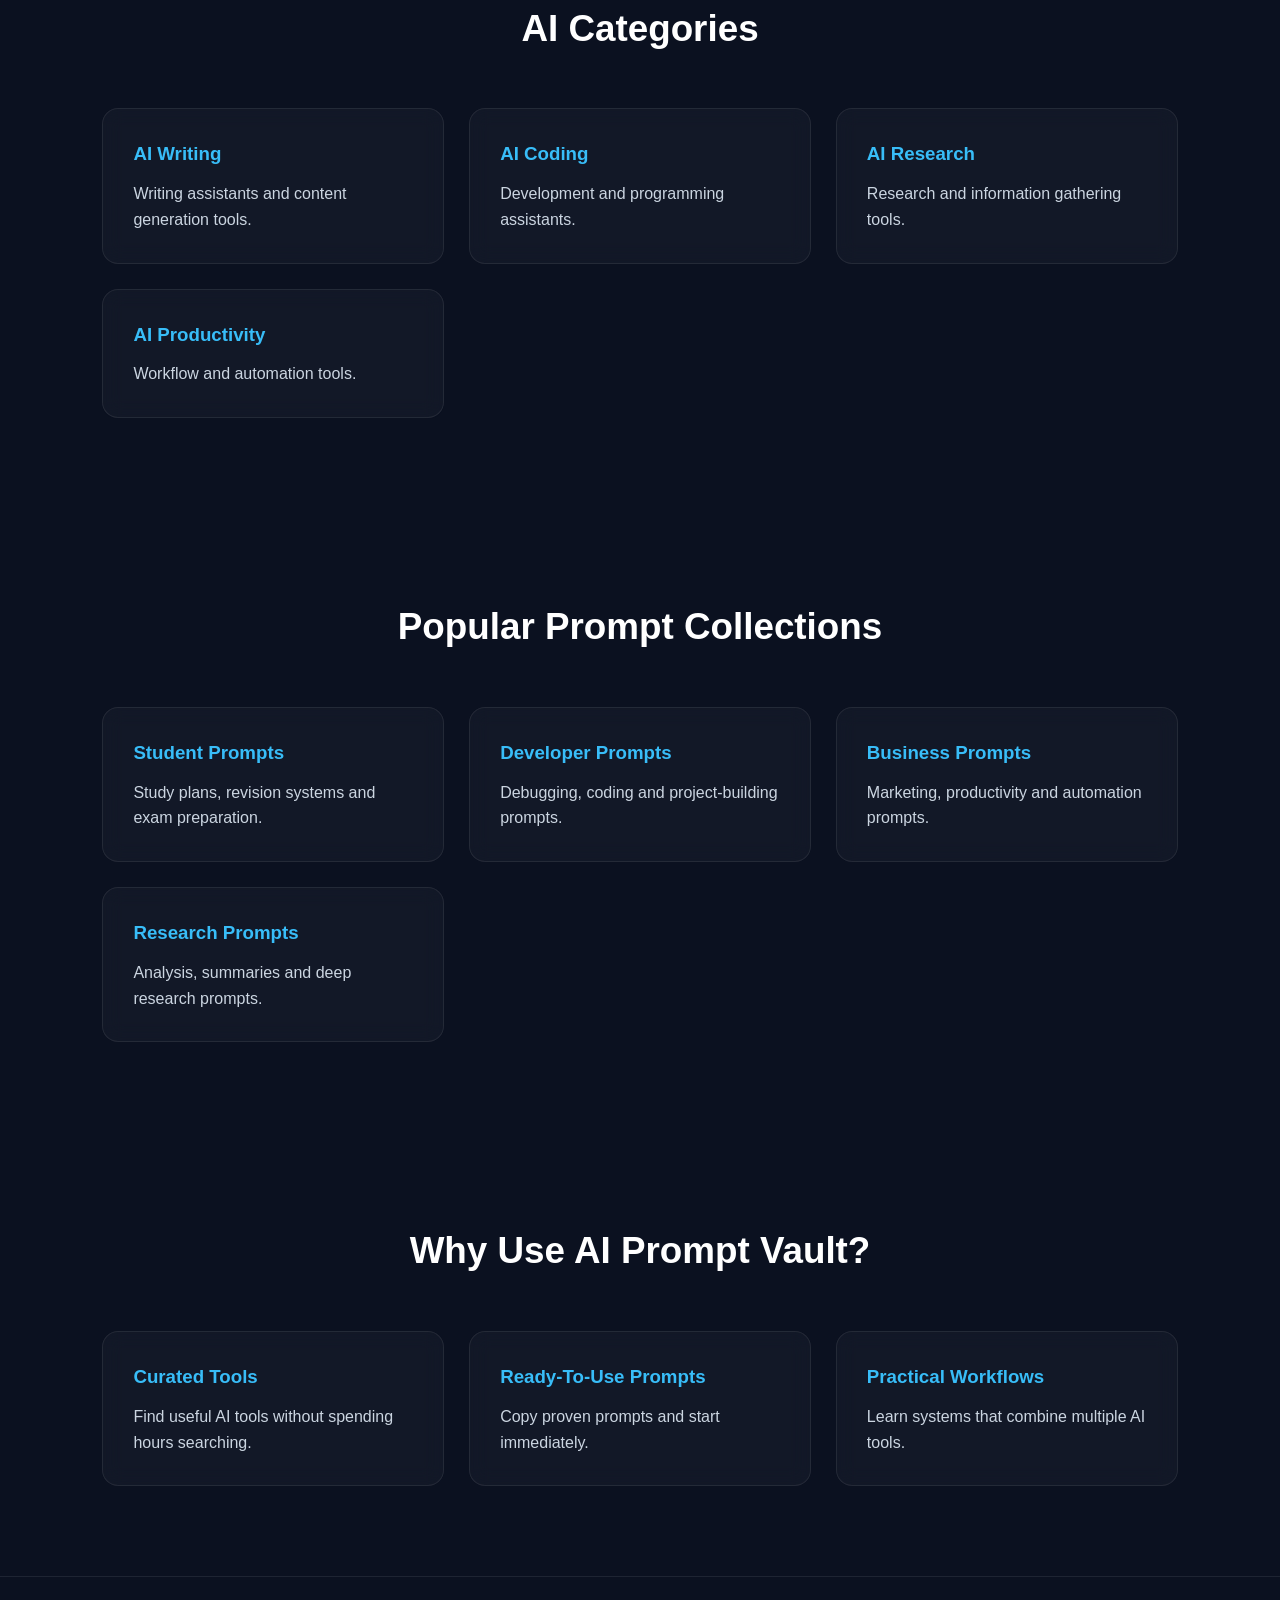
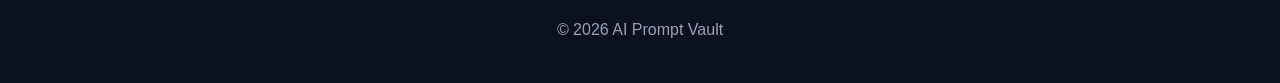
==== commit 98c81848: "Update index.html" ====
--- a/index.html
+++ b/index.html
@@ -46,17 +46,31 @@
             creators and businesses.
         </p>
 
-        <div class="hero-buttons">
-
-            <a href="#" class="btn">
-                Explore Tools
-            </a>
-
-            <a href="#" class="btn">
-                Browse Prompts
-            </a>
-
-        </div>
+<div class="search-container">
+
+    <input
+        type="text"
+        class="search-input"
+        placeholder="Search AI tools, prompts, categories..."
+    >
+
+    <button class="search-btn">
+        Search
+    </button>
+
+</div>
+
+<div class="hero-buttons">
+
+    <a href="#" class="btn">
+        Explore Tools
+    </a>
+
+    <a href="#" class="btn">
+        Browse Prompts
+    </a>
+
+</div>
 
         <div class="stats">
 
--- a/css/style.css
+++ b/css/style.css
@@ -1,178 +1,233 @@
-/* Reset */
-
-* {
-    margin: 0;
-    padding: 0;
-    box-sizing: border-box;
-}
-
-/* Body */
-
-body {
-    font-family: Arial, Helvetica, sans-serif;
-    background: #0f172a;
-    color: white;
-    line-height: 1.6;
-}
-
-/* Navigation */
-
-nav {
-    display: flex;
-    justify-content: space-between;
-    align-items: center;
-
-    padding: 20px 8%;
-
-    background: #111827;
-
-    border-bottom: 1px solid #1f2937;
-}
-
-.logo {
-    font-size: 1.5rem;
-    font-weight: bold;
-    color: #38bdf8;
-}
-
-nav ul {
-    display: flex;
-    list-style: none;
-    gap: 25px;
-}
-
-nav a {
-    color: white;
-    text-decoration: none;
-    transition: 0.3s;
-}
-
-nav a:hover {
-    color: #38bdf8;
-}
-
-/* Hero */
-
-.hero {
-    text-align: center;
-    padding: 120px 10%;
-}
-
-.hero h1 {
-    font-size: 3rem;
-    margin-bottom: 20px;
-}
-
-.hero p {
-    max-width: 700px;
-    margin: auto;
-    color: #cbd5e1;
-    font-size: 1.1rem;
-}
-
-/* Buttons */
-
-.hero-buttons {
-    margin-top: 35px;
-}
-
-.btn {
-    display: inline-block;
-
-    margin: 10px;
-    padding: 14px 30px;
-
-    background: #38bdf8;
-    color: #000;
-
-    text-decoration: none;
-
-    border-radius: 8px;
-
-    font-weight: bold;
-
-    transition: 0.3s;
-}
-
-.btn:hover {
-    transform: translateY(-3px);
-}
-
-/* Sections */
-
-section {
-    padding: 80px 8%;
-}
-
-section h2 {
-    text-align: center;
-    margin-bottom: 50px;
-    font-size: 2rem;
-}
-
-/* Cards */
-
-.card-container {
-    display: grid;
-
-    grid-template-columns: repeat(auto-fit, minmax(250px, 1fr));
-
-    gap: 25px;
-}
-
-.card {
-    background: #111827;
-
-    padding: 25px;
-
-    border-radius: 12px;
-
-    border: 1px solid #1f2937;
-
-    transition: 0.3s;
-}
-
-.card:hover {
-    transform: translateY(-5px);
-}
-
-.card h3 {
-    margin-bottom: 10px;
-    color: #38bdf8;
-}
-
-.card p {
-    color: #cbd5e1;
-}
-
-/* Footer */
-
-footer {
-    text-align: center;
-
-    padding: 40px;
-
-    border-top: 1px solid #1f2937;
-
-    color: #94a3b8;
-}
-
-/* Mobile */
-
-@media (max-width: 768px) {
-
-    nav {
-        flex-direction: column;
-        gap: 15px;
-    }
-
-    nav ul {
-        flex-wrap: wrap;
-        justify-content: center;
-    }
-
-    .hero h1 {
-        font-size: 2rem;
-    }
-
-}
+/* RESET */
+
+*{
+    margin:0;
+    padding:0;
+    box-sizing:border-box;
+}
+
+/* BODY */
+
+body{
+    font-family:Arial, Helvetica, sans-serif;
+    background:#0b1120;
+    color:#ffffff;
+    line-height:1.6;
+}
+
+/* NAVBAR */
+
+nav{
+    display:flex;
+    justify-content:space-between;
+    align-items:center;
+
+    padding:20px 8%;
+
+    background:rgba(15,23,42,0.95);
+
+    position:sticky;
+    top:0;
+
+    backdrop-filter:blur(10px);
+
+    border-bottom:1px solid rgba(255,255,255,0.08);
+
+    z-index:1000;
+}
+
+.logo{
+    font-size:1.6rem;
+    font-weight:700;
+    color:#38bdf8;
+}
+
+nav ul{
+    display:flex;
+    list-style:none;
+    gap:25px;
+}
+
+nav a{
+    text-decoration:none;
+    color:white;
+    transition:0.3s;
+}
+
+nav a:hover{
+    color:#38bdf8;
+}
+
+/* HERO */
+
+.hero{
+    padding:120px 10%;
+    text-align:center;
+
+    background:
+    radial-gradient(circle at top,
+    rgba(56,189,248,0.18),
+    transparent 45%);
+}
+
+.hero h1{
+    font-size:4rem;
+    max-width:900px;
+    margin:auto;
+    margin-bottom:25px;
+}
+
+.hero p{
+    max-width:750px;
+    margin:auto;
+
+    color:#cbd5e1;
+
+    font-size:1.15rem;
+}
+
+/* BUTTONS */
+
+.hero-buttons{
+    margin-top:35px;
+}
+
+.btn{
+    display:inline-block;
+
+    padding:14px 30px;
+    margin:10px;
+
+    background:#38bdf8;
+
+    color:#000;
+
+    text-decoration:none;
+
+    font-weight:bold;
+
+    border-radius:10px;
+
+    transition:0.3s;
+}
+
+.btn:hover{
+    transform:translateY(-4px);
+}
+
+/* STATS */
+
+.stats{
+    margin-top:60px;
+
+    display:flex;
+    justify-content:center;
+    gap:60px;
+
+    flex-wrap:wrap;
+}
+
+.stats h3{
+    color:#38bdf8;
+    font-size:2rem;
+}
+
+.stats p{
+    color:#cbd5e1;
+}
+
+/* SECTIONS */
+
+section{
+    padding:90px 8%;
+}
+
+section h2{
+    text-align:center;
+    margin-bottom:50px;
+    font-size:2.3rem;
+}
+
+/* CARD GRID */
+
+.card-container{
+    display:grid;
+
+    grid-template-columns:
+    repeat(auto-fit,minmax(260px,1fr));
+
+    gap:25px;
+}
+
+/* CARDS */
+
+.card{
+
+    background:
+    rgba(255,255,255,0.03);
+
+    border:
+    1px solid rgba(255,255,255,0.08);
+
+    border-radius:16px;
+
+    padding:30px;
+
+    backdrop-filter:blur(10px);
+
+    transition:0.3s;
+}
+
+.card:hover{
+
+    transform:translateY(-8px);
+
+    border-color:#38bdf8;
+}
+
+.card h3{
+    color:#38bdf8;
+    margin-bottom:12px;
+}
+
+.card p{
+    color:#cbd5e1;
+}
+
+/* FOOTER */
+
+footer{
+
+    text-align:center;
+
+    padding:40px;
+
+    border-top:
+    1px solid rgba(255,255,255,0.08);
+
+    color:#94a3b8;
+}
+
+/* MOBILE */
+
+@media(max-width:768px){
+
+    nav{
+        flex-direction:column;
+        gap:15px;
+    }
+
+    nav ul{
+        flex-wrap:wrap;
+        justify-content:center;
+    }
+
+    .hero h1{
+        font-size:2.4rem;
+    }
+
+    .stats{
+        gap:30px;
+    }
+
+}
